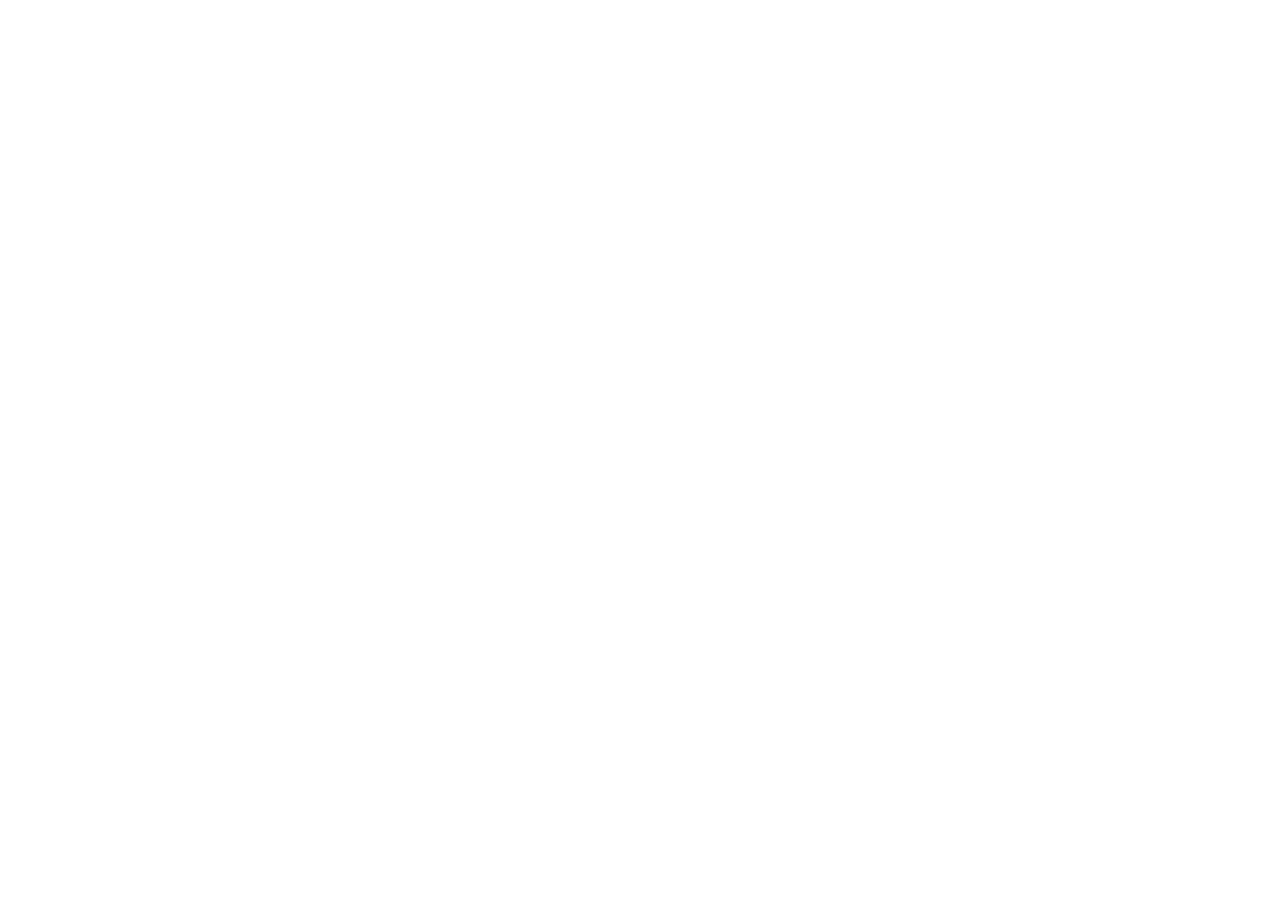
==== index.html @ e93abf59 "Principais informações" ====
<!DOCTYPE html>
<html lang="pt-br">
<head>
    <meta charset="UTF-8">
    <meta name="viewport" content="width=device-width, initial-scale=1.0">
    <title>Página inicial - Cantos de açúcar</title>
    <link rel="stylesheet" href="style.css">
    <meta http-equiv="X-UA-Compatible" content="IE=edge">
</head>
<body>
    <header>

    </header>
    <main>

    </main>
    <footer>

    </footer>
</body>
</html>
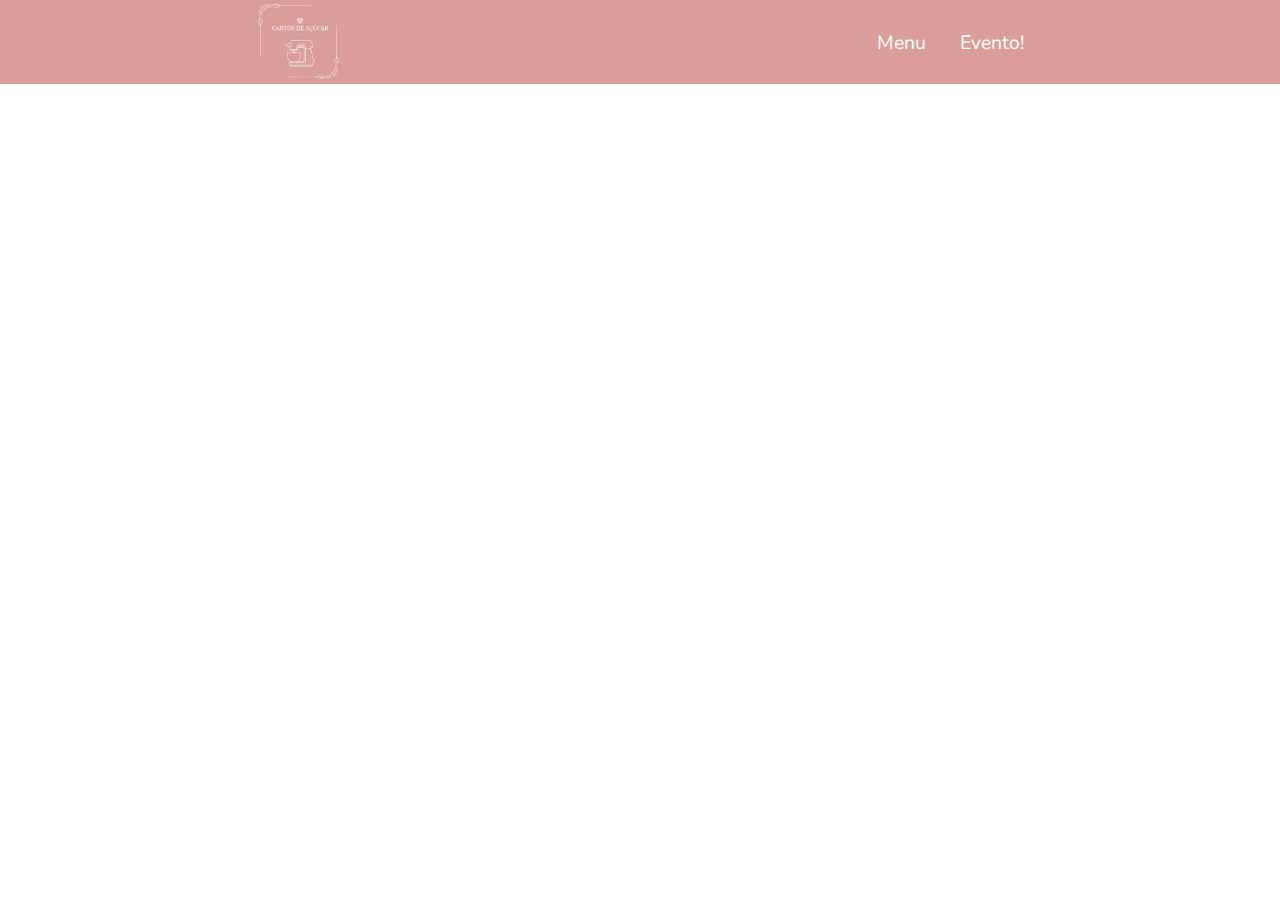
==== commit e586141a: "Cabeçalho" ====
--- a/index.html
+++ b/index.html
@@ -5,14 +5,21 @@
     <meta name="viewport" content="width=device-width, initial-scale=1.0">
     <title>Página inicial - Cantos de açúcar</title>
     <link rel="stylesheet" href="style.css">
+    <link rel="stylesheet" href="reset.css">
     <meta http-equiv="X-UA-Compatible" content="IE=edge">
+    <link rel="preconnect" href="https://fonts.googleapis.com">
+    <link rel="preconnect" href="https://fonts.gstatic.com" crossorigin>
+    <link href="https://fonts.googleapis.com/css2?family=Krona+One&family=Montserrat:ital,wght@0,100..900;1,100..900&family=Nunito:ital,wght@0,200..1000;1,200..1000&family=Raleway:ital,wght@0,100..900;1,100..900&family=Source+Code+Pro:ital,wght@0,200..900;1,200..900&display=swap" rel="stylesheet">
 </head>
 <body>
-    <header>
-
+    <header class="cabeçalho">
+        <img src="imgs/dbba9e0f-3a3f-47e4-a278-858385fdd892.jpeg" alt="Logo do Sabor em Código" class="cabeçalho_logo">
+        <nav class="cabeçalho_navegacao">
+            <a href="index.html" class="cabeçalho_item">Menu</a>
+            <a href="evento.html" class="cabeçalho_item">Evento!</a>
+        </nav>
     </header>
     <main>
-
     </main>
     <footer>
 
--- a/style.css
+++ b/style.css
@@ -0,0 +1,32 @@
+.cabeçalho{
+    display: flex;
+    justify-content: space-between;
+    background-color: #da9d9a;
+    padding: 0 20% 0 20%;
+    font-family: "Nunito", sans-serif;
+}
+
+.cabeçalho_logo{
+    width: 11%;
+}
+
+.cabeçalho_navegacao{
+    display: flex;
+    align-items: center;
+    gap: 30%;
+    font-size: 110%;
+    justify-content: flex-end;
+}
+
+.cabeçalho_item{
+    color: white;
+    text-transform: none;
+    text-decoration: none;
+    font-size: 110%;
+}
+
+.main_img{
+    width: 50%;
+    display: flex;
+    margin: auto;
+}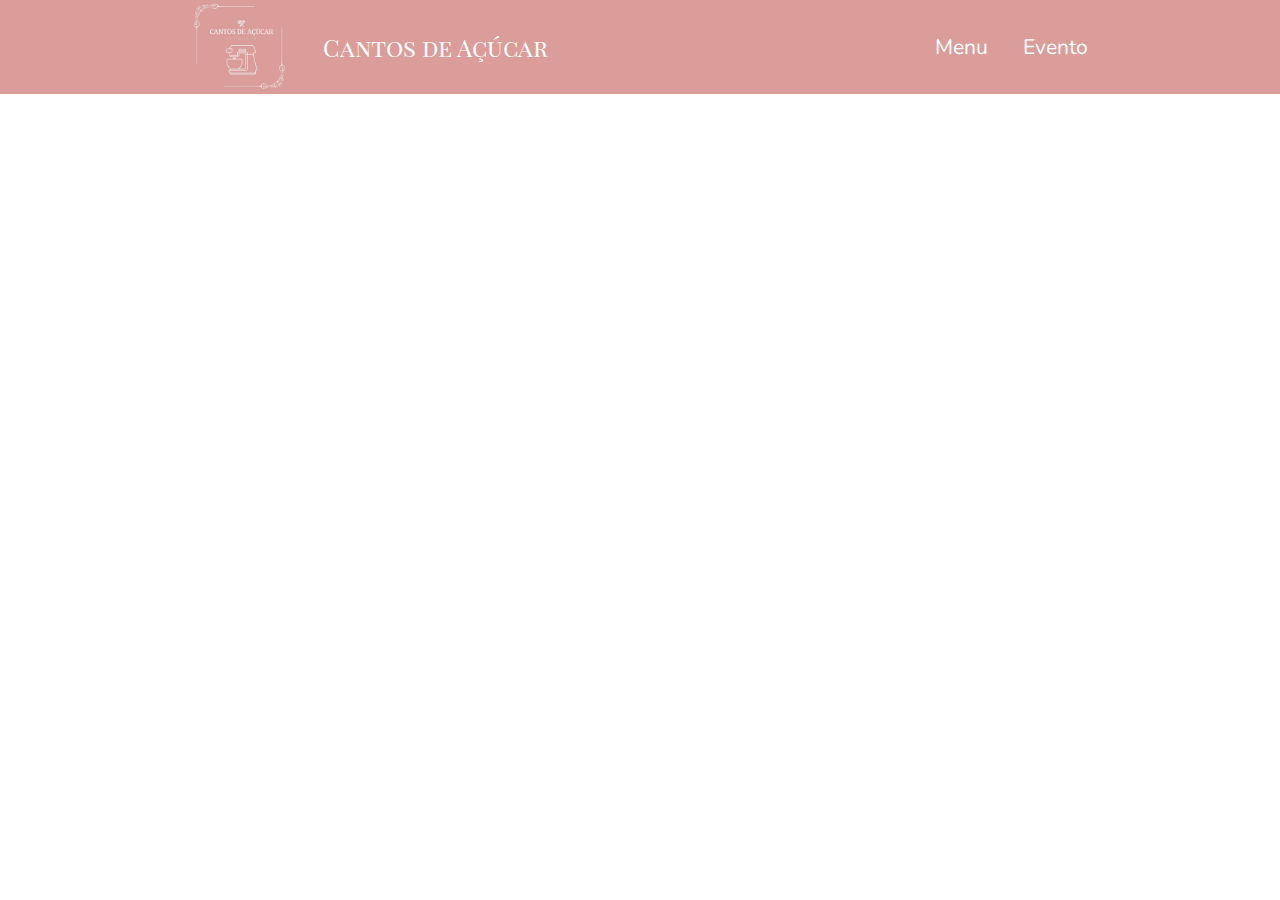
==== commit f6816100: "Atualização de cabeçalho" ====
--- a/index.html
+++ b/index.html
@@ -10,13 +10,19 @@
     <link rel="preconnect" href="https://fonts.googleapis.com">
     <link rel="preconnect" href="https://fonts.gstatic.com" crossorigin>
     <link href="https://fonts.googleapis.com/css2?family=Krona+One&family=Montserrat:ital,wght@0,100..900;1,100..900&family=Nunito:ital,wght@0,200..1000;1,200..1000&family=Raleway:ital,wght@0,100..900;1,100..900&family=Source+Code+Pro:ital,wght@0,200..900;1,200..900&display=swap" rel="stylesheet">
+    <link rel="preconnect" href="https://fonts.googleapis.com">
+    <link rel="preconnect" href="https://fonts.gstatic.com" crossorigin>
+    <link href="https://fonts.googleapis.com/css2?family=Abril+Fatface&family=Krona+One&family=Montserrat:ital,wght@0,100..900;1,100..900&family=Nunito:wght@200..1000&family=Playfair+Display+SC:ital,wght@0,400;0,700;0,900;1,400;1,700;1,900&family=Raleway:wght@100..900&family=Source+Code+Pro:ital,wght@0,200..900;1,200..900&display=swap" rel="stylesheet">
 </head>
 <body>
     <header class="cabeçalho">
-        <img src="imgs/dbba9e0f-3a3f-47e4-a278-858385fdd892.jpeg" alt="Logo do Sabor em Código" class="cabeçalho_logo">
+        <section class="cabeçalho_tema">
+            <img src="imgs/dbba9e0f-3a3f-47e4-a278-858385fdd892.jpeg" alt="Logo do Cantos de Açúcar" class="cabeçalho_logo">
+            <p class="cabeçalho_nome">Cantos de Açúcar</p>
+        </section>
         <nav class="cabeçalho_navegacao">
             <a href="index.html" class="cabeçalho_item">Menu</a>
-            <a href="evento.html" class="cabeçalho_item">Evento!</a>
+            <a href="evento.html" class="cabeçalho_item">Evento</a>
         </nav>
     </header>
     <main>
--- a/style.css
+++ b/style.css
@@ -2,12 +2,23 @@
     display: flex;
     justify-content: space-between;
     background-color: #da9d9a;
-    padding: 0 20% 0 20%;
+    padding: 0 15% 0 15%;
     font-family: "Nunito", sans-serif;
 }
 
 .cabeçalho_logo{
-    width: 11%;
+    width: 13%;
+}
+.cabeçalho_tema{
+    display: flex;
+    align-items: center;
+    gap: 5%;
+}
+
+.cabeçalho_nome{
+    font-size: 150%;
+    font-family: "Playfair Display SC", serif;
+    color: white;
 }
 
 .cabeçalho_navegacao{
@@ -22,7 +33,7 @@
     color: white;
     text-transform: none;
     text-decoration: none;
-    font-size: 110%;
+    font-size: 120%;
 }
 
 .main_img{
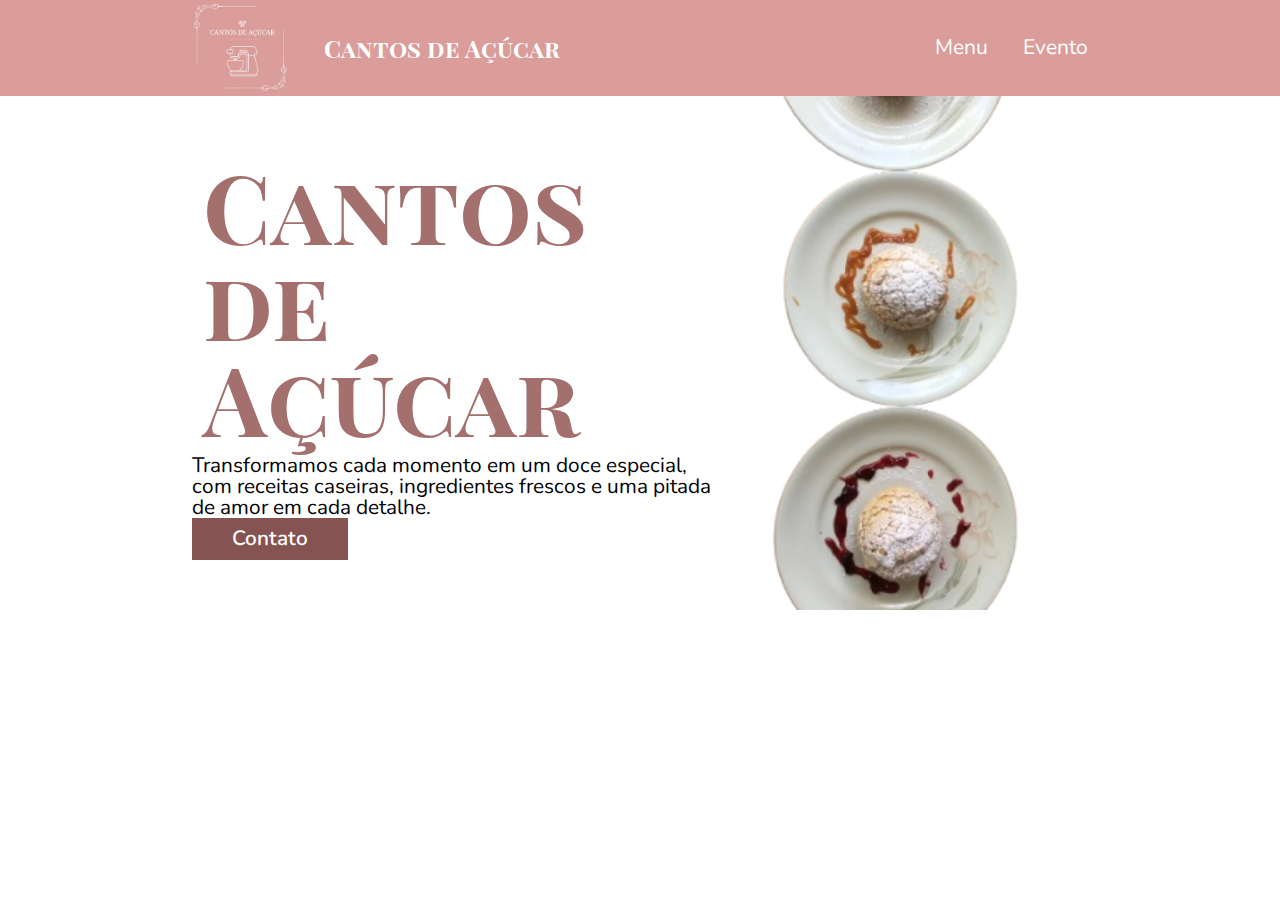
==== commit 93ac26c9: "Intro sem espaçamento e hover" ====
--- a/index.html
+++ b/index.html
@@ -26,6 +26,14 @@
         </nav>
     </header>
     <main>
+        <Section class="introdução">
+            <section class="introdução_section">
+                <h1 class="introdução_titulo">Cantos de Açúcar</h1>
+                <p class="introdução_parágrafo">    Transformamos cada momento em um doce especial, com receitas caseiras, ingredientes frescos e uma pitada de amor em cada detalhe.</p>
+                <a class="introdução_botao">Contato</a>
+            </section>
+            <img src="imgs/Captura de tela de 2024-10-28 16-48-49.png" class="introdução_img">
+        </Section>
     </main>
     <footer>
 
--- a/style.css
+++ b/style.css
@@ -1,9 +1,14 @@
+:root{
+    --fonte-primaria: "Nunito", sans-serif;
+    --fonte-secundaria: "Playfair Display SC", serif;
+}
+
 .cabeçalho{
     display: flex;
     justify-content: space-between;
     background-color: #da9d9a;
     padding: 0 15% 0 15%;
-    font-family: "Nunito", sans-serif;
+    font-family: var(--fonte-primaria);
 }
 
 .cabeçalho_logo{
@@ -17,7 +22,8 @@
 
 .cabeçalho_nome{
     font-size: 150%;
-    font-family: "Playfair Display SC", serif;
+    font-weight: 600;
+    font-family: var(--fonte-secundaria);
     color: white;
 }
 
@@ -36,8 +42,43 @@
     font-size: 120%;
 }
 
-.main_img{
-    width: 50%;
+.introdução{
     display: flex;
-    margin: auto;
+    padding: 0 15% 0 15%;
+    align-items: center;
+}
+
+.introdução_section{
+    display: flex;
+    flex-direction: column;
+    width: 60%;
+}
+
+.introdução_titulo{
+    font-family: var(--fonte-secundaria);
+    color: #a3706e;
+    font-weight: 600;
+    font-size: 600%;
+    padding: 2%;
+}
+
+.introdução_parágrafo{
+    font-family: var(--fonte-primaria);
+    color: black;
+    font-size: 130%;
+}
+
+.introdução_botao{
+    font-family: var(--fonte-primaria);
+    color: rgb(255, 255, 255);
+    font-size: 130%;
+    font-weight: 600;
+    background-color: #855352;
+    width: 25%;
+    padding: 2%;
+    text-align: center;
+}
+
+.introdução_img{
+    width: 40%;
 }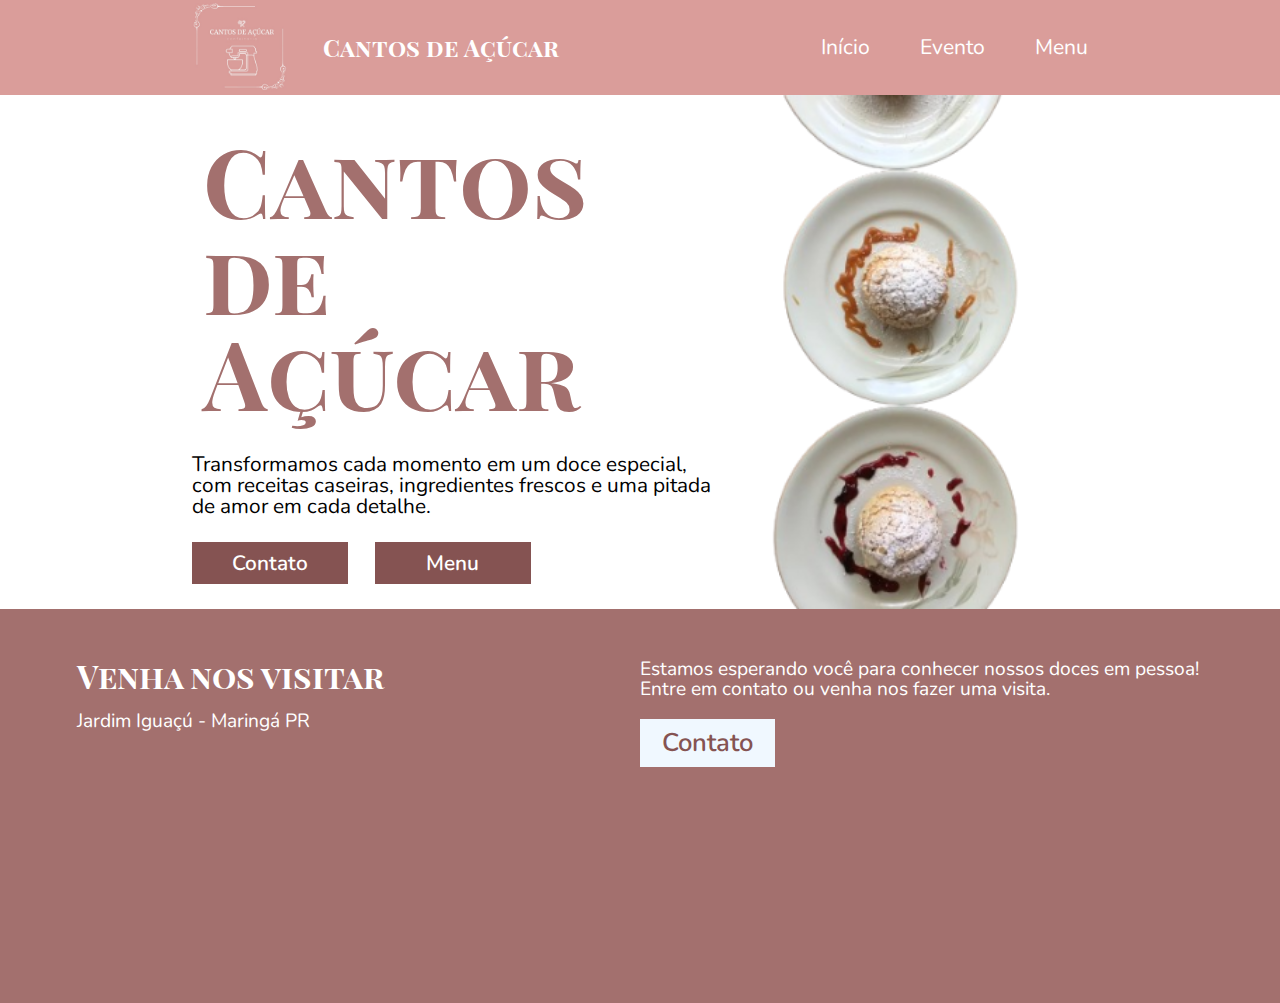
==== commit 76e3a6b1: "Rodapés" ====
--- a/index.html
+++ b/index.html
@@ -21,22 +21,34 @@
             <p class="cabeçalho_nome">Cantos de Açúcar</p>
         </section>
         <nav class="cabeçalho_navegacao">
-            <a href="index.html" class="cabeçalho_item">Menu</a>
+            <a href="index.html" class="cabeçalho_item">Início</a>
             <a href="evento.html" class="cabeçalho_item">Evento</a>
+            <a href="menu.html" class="cabeçalho_item">Menu</a>
         </nav>
     </header>
     <main>
         <Section class="introdução">
             <section class="introdução_section">
                 <h1 class="introdução_titulo">Cantos de Açúcar</h1>
-                <p class="introdução_parágrafo">    Transformamos cada momento em um doce especial, com receitas caseiras, ingredientes frescos e uma pitada de amor em cada detalhe.</p>
-                <a class="introdução_botao">Contato</a>
+                <p class="introdução_parágrafo">Transformamos cada momento em um doce especial, com receitas caseiras, ingredientes frescos e uma pitada de amor em cada detalhe.</p>
+                <div class="introdução_botoes">
+                    <a class="introdução_botao">Contato</a>
+                    <a class="introdução_botao">Menu</a>
+                </div>
             </section>
             <img src="imgs/Captura de tela de 2024-10-28 16-48-49.png" class="introdução_img">
         </Section>
     </main>
-    <footer>
-
+    <footer class="rodape">
+        <div class="footer_1. footer">
+            <h2 class="footer_titulo">Venha nos visitar</h2>
+            <p class="footer_endereço. footer_texto">Jardim Iguaçú - Maringá PR</p>
+            <iframe src="https://www.google.com/maps/embed?pb=!1m18!1m12!1m3!1d915.0761998697384!2d-51.956633230163575!3d-23.449467599999995!2m3!1f0!2f0!3f0!3m2!1i1024!2i768!4f13.1!3m3!1m2!1s0x94ecd7bfb318a0f7%3A0x64617787f375bd8e!2sCarmem%20Freitas%20Doces%20finos!5e0!3m2!1spt-BR!2sbr!4v1730150941996!5m2!1spt-BR!2sbr" width="500" height="200" style="border:0;" allowfullscreen="" loading="lazy" referrerpolicy="no-referrer-when-downgrade" class="footer_mapa"></iframe>
+        </div>
+        <div class="footer_2. footer">
+            <p class="footer_paragrafo. footer_texto">Estamos esperando você para conhecer nossos doces em pessoa! Entre em contato ou venha nos fazer uma visita.</p>
+            <a class="footer_botao">Contato</a>
+        </div>
     </footer>
 </body>
 </html>--- a/style.css
+++ b/style.css
@@ -52,6 +52,7 @@
     display: flex;
     flex-direction: column;
     width: 60%;
+    gap: 25px;
 }
 
 .introdução_titulo{
@@ -68,6 +69,11 @@
     font-size: 130%;
 }
 
+.introdução_botoes{
+    display: flex;
+    gap: 5%;
+}
+
 .introdução_botao{
     font-family: var(--fonte-primaria);
     color: rgb(255, 255, 255);
@@ -81,4 +87,41 @@
 
 .introdução_img{
     width: 40%;
+}
+
+.rodape{
+    display: flex;
+    background-color: #a3706e;
+    color: white;
+    padding: 4% 6% 4% 6%;
+    justify-content: space-between;
+}
+
+.footer{
+    display: flex;
+    flex-direction: column;
+    width: 50%;
+    gap: 20px;
+}
+
+.footer_titulo{
+    font-family: var(--fonte-secundaria);
+    font-size: 200%;
+    font-weight: 600;
+}
+
+.footer_texto{
+    font-family: var(--fonte-primaria);
+    font-size: 120%;
+}
+
+.footer_botao{
+    font-family: var(--fonte-primaria);
+    font-size: 160%;
+    font-weight: 600;
+    background-color: aliceblue;
+    color: #855352;
+    padding: 2%;
+    width: 20%;
+    text-align: center;
 }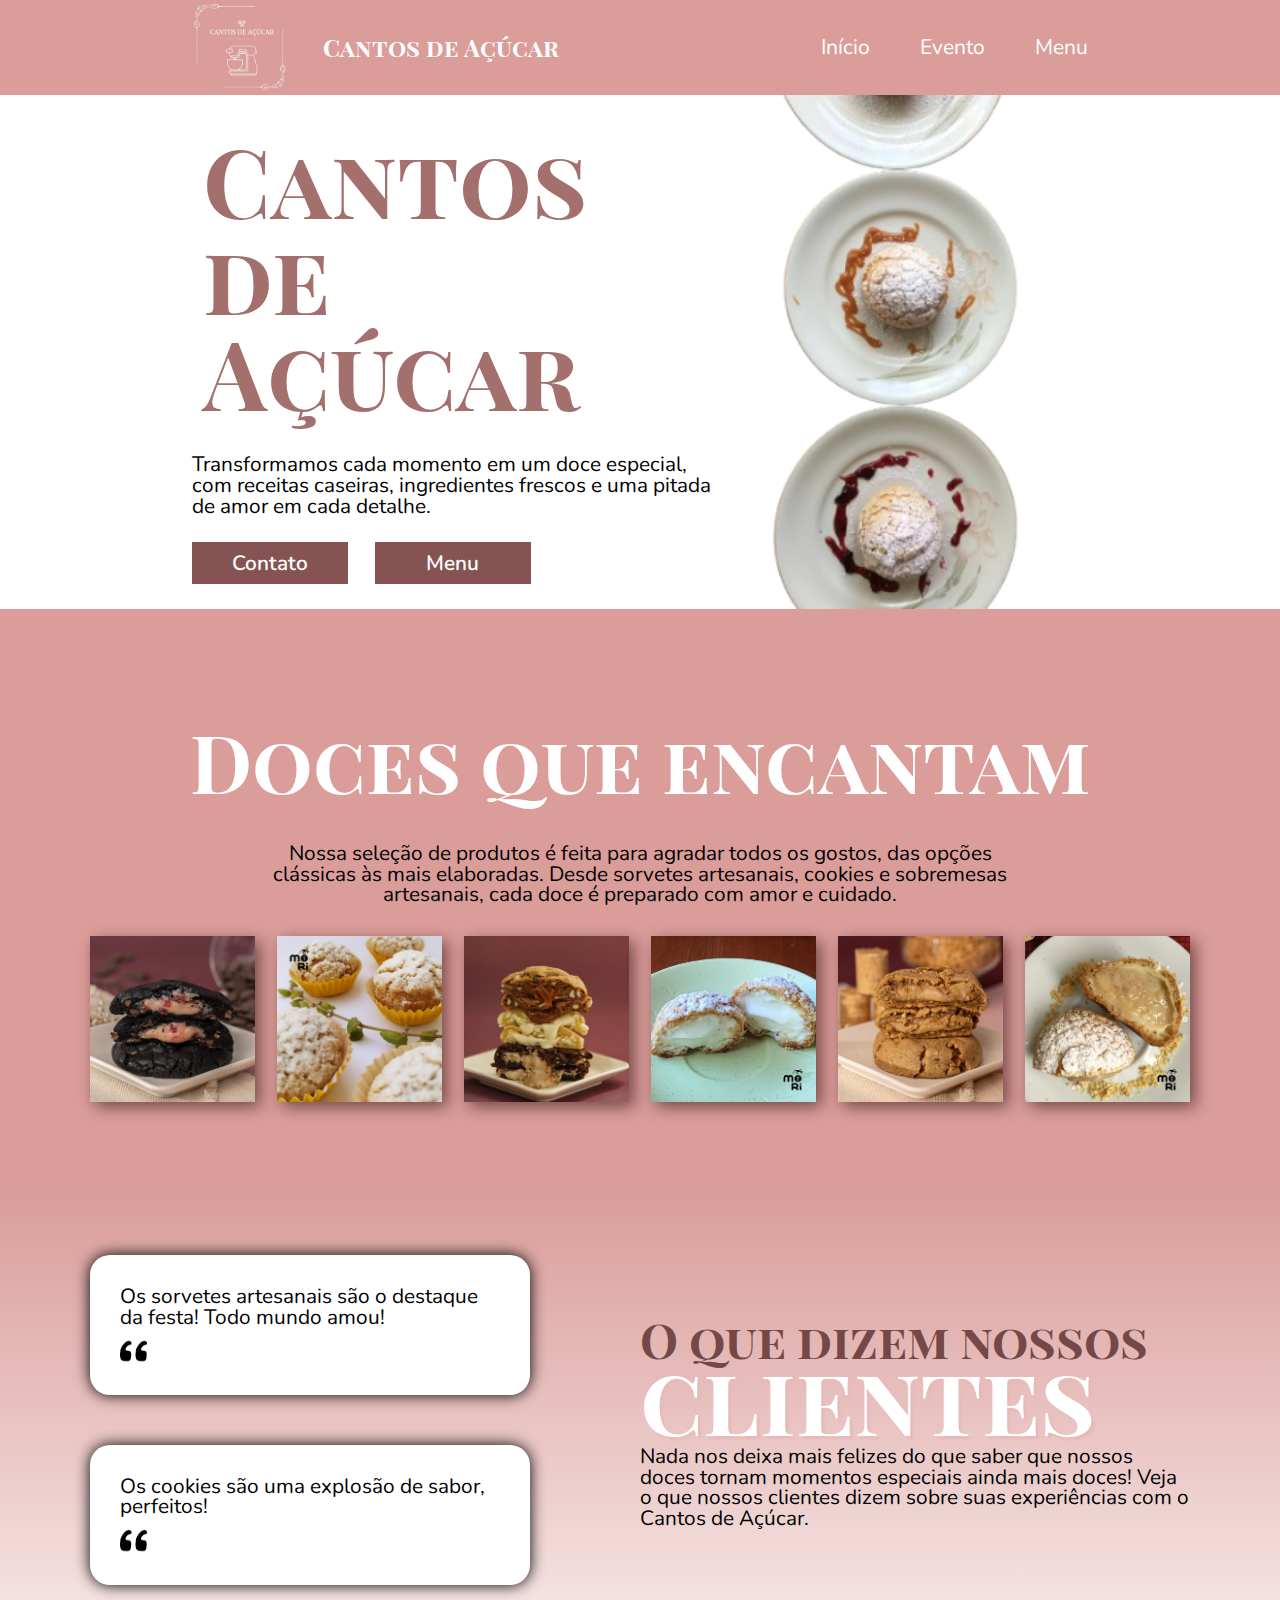
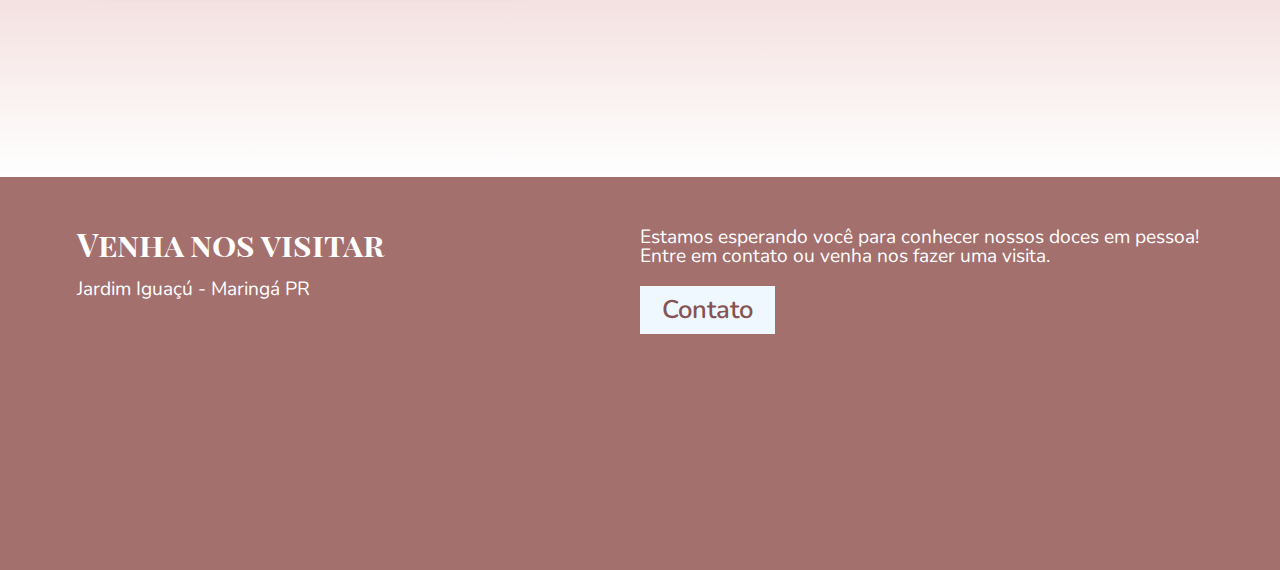
==== commit 774e6a29: "Página de galeria e depoimento completa" ====
--- a/index.html
+++ b/index.html
@@ -27,7 +27,7 @@
         </nav>
     </header>
     <main>
-        <Section class="introdução">
+        <section class="introdução">
             <section class="introdução_section">
                 <h1 class="introdução_titulo">Cantos de Açúcar</h1>
                 <p class="introdução_parágrafo">Transformamos cada momento em um doce especial, com receitas caseiras, ingredientes frescos e uma pitada de amor em cada detalhe.</p>
@@ -37,7 +37,36 @@
                 </div>
             </section>
             <img src="imgs/Captura de tela de 2024-10-28 16-48-49.png" class="introdução_img">
-        </Section>
+        </section>
+        <section class="galeria">
+            <h1 class="galeria_titulo">Doces que encantam</h1>
+            <p class="galeria_paragrafo">Nossa seleção de produtos é feita para agradar todos os gostos, das opções clássicas às mais elaboradas. Desde sorvetes artesanais, cookies e sobremesas artesanais, cada doce é preparado com amor e cuidado.</p>
+            <section class="galeria_fotos">
+                <img src="imgs/Captura de tela de 2024-10-28 22-05-10.png" class="galeria_cookie1. galeria_item" width="15%">
+                <img src="imgs/Captura de tela de 2024-10-28 22-07-16-1.png" class="galeria_doce1. galeria_item" width="15%">
+                <img src="imgs/Captura de tela de 2024-10-28 22-05-34.png" class="galeria_cookie2. galeria_item" width="15%">
+                <img src="imgs/Captura de tela de 2024-10-28 22-07-45-1.png" class="galeria_doce2. galeria_item" width="15%">
+                <img src="imgs/Captura de tela de 2024-10-28 22-05-59.png" class="galeria_cookie3. galeria_item" width="15%">
+                <img src="imgs/Captura de tela de 2024-10-28 22-06-43-1.png" class="galeria_doce3. galeria_item" width="15%">
+            </section>
+        </section>
+        <section class="depoimento">
+            <div class="depoimento_texto">
+                <h1 class="depoimento_titulo">O que dizem nossos <strong class="depoimento_titulo_strong">clientes</strong></h1>
+                <p class="depoimento_paragrafo">Nada nos deixa mais felizes do que saber que nossos doces tornam momentos especiais ainda mais doces! Veja o que nossos clientes dizem sobre suas experiências com o Cantos de Açúcar.</p>
+            </div>
+            <div class="depoimento_feedbacks">
+                <div class="feedback_1. feedback_caixa">
+                    <p class="feedback_texto">Os sorvetes artesanais são o destaque da festa! Todo mundo amou!</p>
+                    <img src="imgs/aspas.png" class="aspas_texto" alt="aspas">
+                </div>
+                <div class="feedback_2. feedback_caixa">
+                    <p class="feedback_texto">Os cookies são uma explosão de sabor, perfeitos!</p>
+                    <img src="imgs/aspas.png" class="aspas_texto" alt="aspas">
+                </div>
+
+            </div>
+        </secition>
     </main>
     <footer class="rodape">
         <div class="footer_1. footer">
--- a/style.css
+++ b/style.css
@@ -89,6 +89,115 @@
     width: 40%;
 }
 
+.galeria{
+    background-color: #da9d9a;
+    display: flex;
+    flex-direction: column;
+    align-items: center;
+    padding: 7%;
+    gap: 20px;
+}
+
+.galeria_titulo{
+    font-family: var(--fonte-secundaria);
+    color: white;
+    font-weight: 600;
+    font-size: 500%;
+    padding: 2%;
+}
+
+.galeria_paragrafo{
+    font-family: var(--fonte-primaria);
+    color: black;
+    font-size: 130%;
+    width: 70%;
+    text-align: center;
+}
+
+.galeria_fotos{
+    display: block;
+    display: flex;
+    justify-content: center;
+    gap: 2%;
+    margin-top: 1%;
+}
+
+.galeria_item{
+    box-shadow: 5px 5px 15px #754847;
+}
+
+.galeria_item:hover{
+    transition-duration: 0.2s;
+    scale: 120%;
+}
+
+.depoimento{
+    background: linear-gradient(#da9d9a, #ffffff);
+    display: flex;
+    flex-direction: row-reverse;
+    padding: 5% 7% 15% 7%;
+    justify-content: space-between;
+}    
+
+.depoimento_texto{
+    width: 50%;
+    display: flex;
+    flex-direction: column;
+    gap: 6%;
+    margin-top: auto;
+    margin-bottom: auto;
+}
+
+.depoimento_titulo{
+    font-family: var(--fonte-secundaria);
+    font-size: 300%;
+    font-weight: 600;
+    color: #754847;
+    line-height: 120%;
+}
+
+.depoimento_titulo_strong{
+    font-size: 200%;
+    color: #ffffff;
+    text-shadow: 3px 3px 2px #e9b9b9;
+}
+
+.depoimento_paragrafo{
+    font-family: var(--fonte-primaria);
+    color: black;
+    font-size: 130%;
+    text-align: start;
+}
+
+.depoimento_feedbacks{
+    display: flex;
+    flex-direction: column;
+    width: 40%;
+    gap: 50px;
+}
+
+.feedback_caixa{
+    display: flex;
+    flex-direction: column;
+    gap: 10px;
+    background-color: white;
+    box-shadow: 0 0 15px black;
+    border-radius: 20px;
+    padding: 7%;
+}
+
+.feedback_texto{
+    font-family: var(--fonte-primaria);
+    color: black;
+    font-size: 130%;
+    text-align: start;
+}
+
+.aspas_texto{
+    width: 7%;
+}
+
+
 .rodape{
     display: flex;
     background-color: #a3706e;
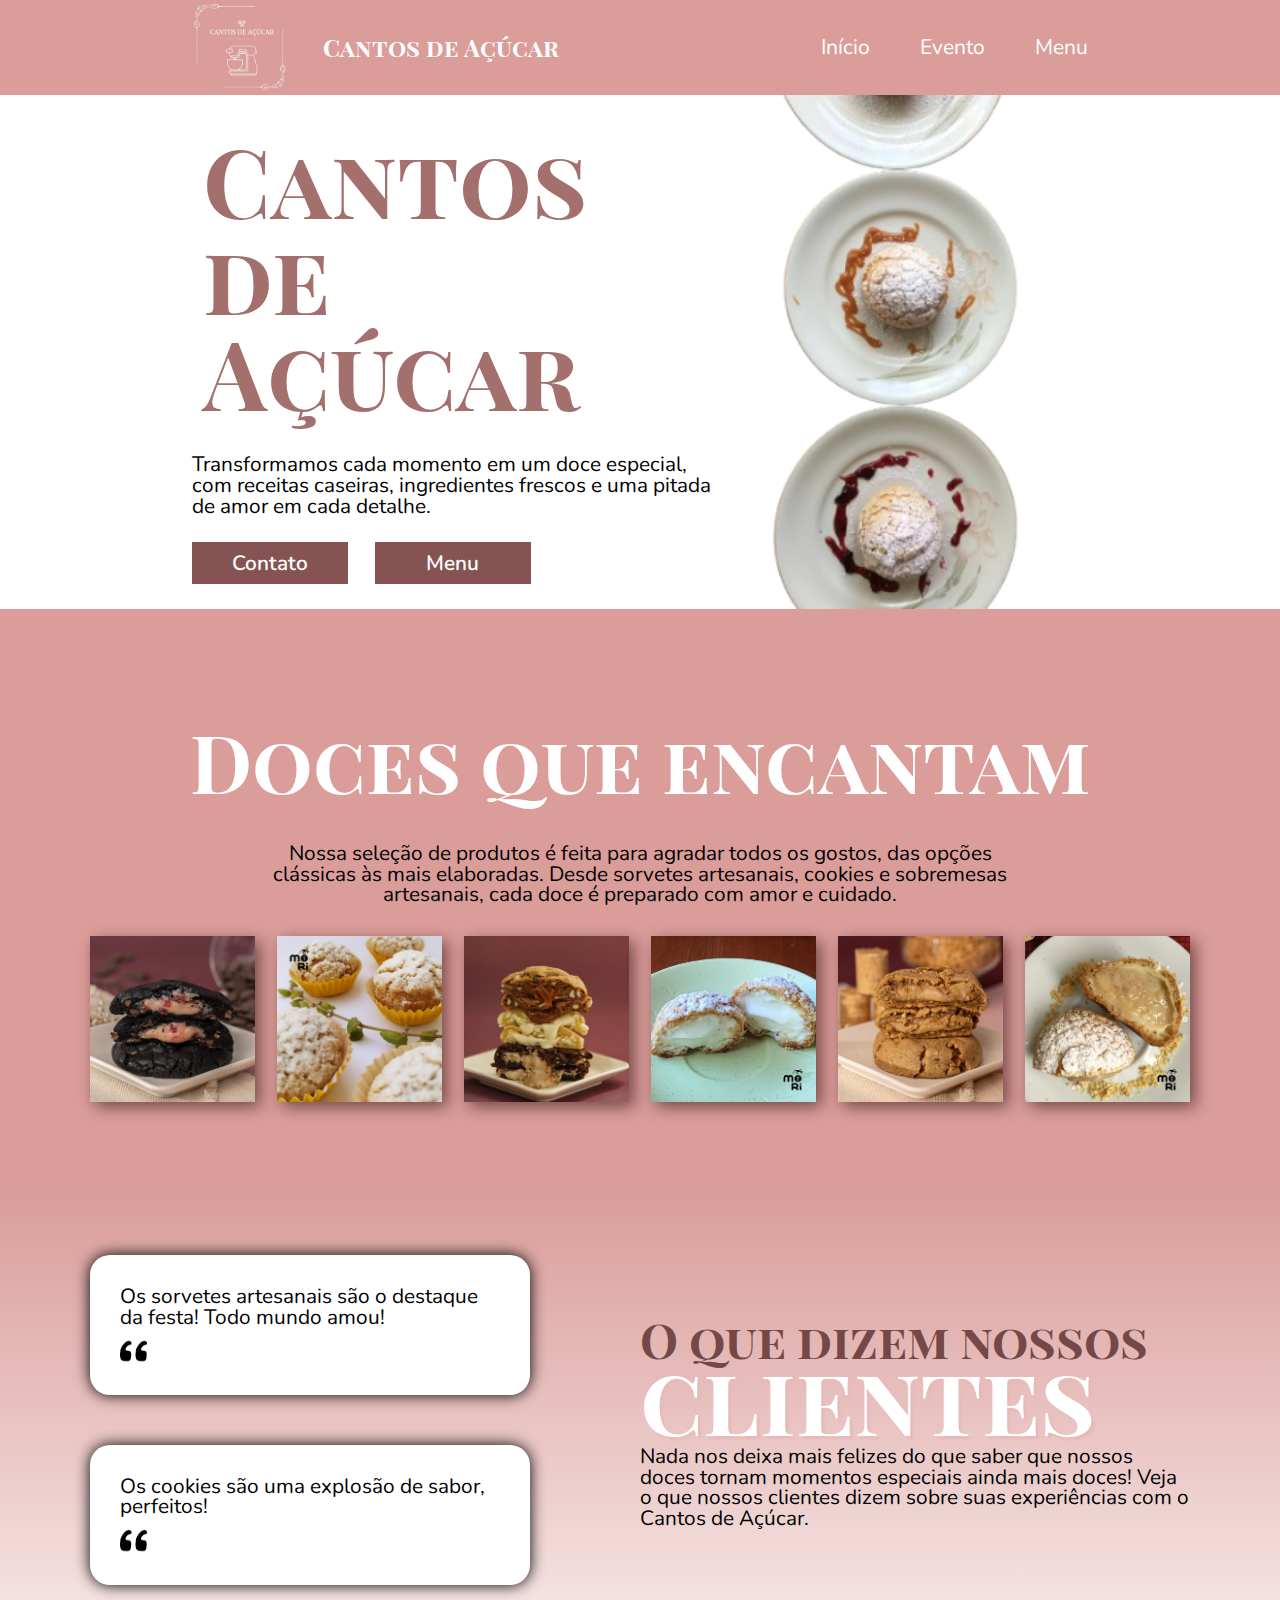
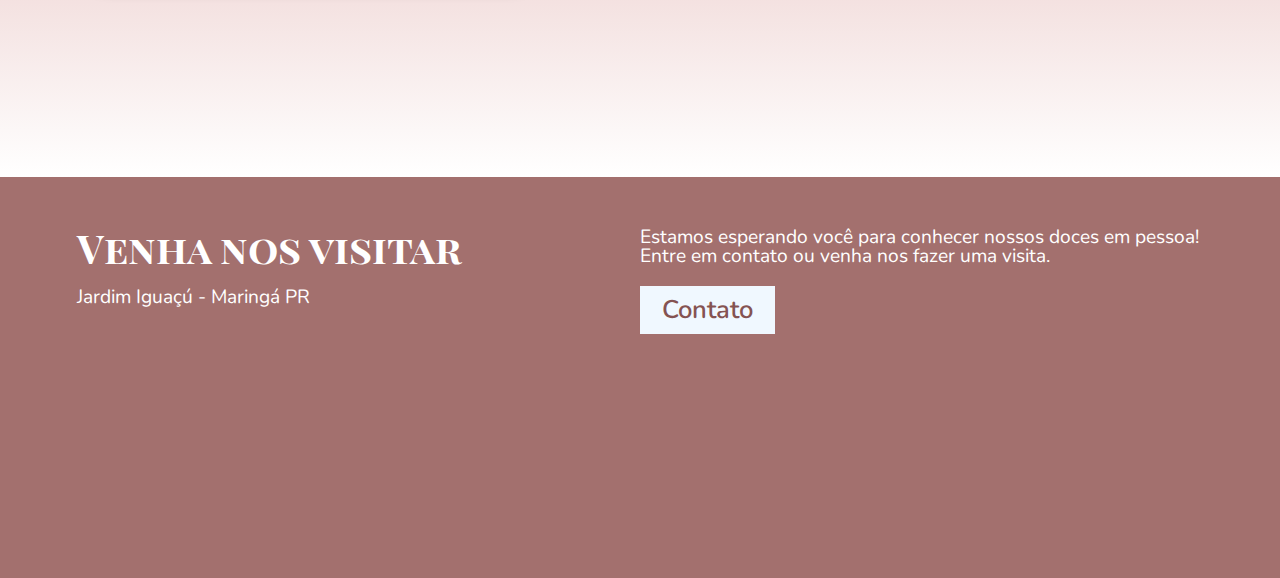
==== commit 6d8650c8: "Efeitos de botões" ====
--- a/index.html
+++ b/index.html
@@ -33,7 +33,7 @@
                 <p class="introdução_parágrafo">Transformamos cada momento em um doce especial, com receitas caseiras, ingredientes frescos e uma pitada de amor em cada detalhe.</p>
                 <div class="introdução_botoes">
                     <a class="introdução_botao">Contato</a>
-                    <a class="introdução_botao">Menu</a>
+                    <a class="introdução_botao" href="menu.html">Menu</a>
                 </div>
             </section>
             <img src="imgs/Captura de tela de 2024-10-28 16-48-49.png" class="introdução_img">
--- a/style.css
+++ b/style.css
@@ -42,6 +42,10 @@
     font-size: 120%;
 }
 
+.cabeçalho_item:hover{
+    text-shadow: 2px 2px 20px white;
+}
+
 .introdução{
     display: flex;
     padding: 0 15% 0 15%;
@@ -83,6 +87,15 @@
     width: 25%;
     padding: 2%;
     text-align: center;
+    text-decoration: none;
+}
+
+.introdução_botao:hover{
+    scale: 103%;
+    background-color: #a3706e;
+    box-shadow: 1px 1px 10px #da9d9a;
+    border-radius: 15%;
+    transition-duration: 0.2s;
 }
 
 .introdução_img{
@@ -129,6 +142,7 @@
 .galeria_item:hover{
     transition-duration: 0.2s;
     scale: 120%;
+    box-shadow: 5px 5px 15px black;
 }
 
 .depoimento{
@@ -197,6 +211,325 @@
     width: 7%;
 }
 
+.evento_explicacao{
+    padding: 10% 10% 10% 10%;
+    display: flex;
+}
+
+.explicacacao_texto{
+    width: 80%;
+}
+
+.explicacacao_paragrafo{
+    font-family: var(--fonte-primaria);
+    color: black;
+    font-size: 190%;
+    text-align: start;
+    font-weight: 600;
+}
+
+.explicacacao_titulo{
+    font-family: var(--fonte-secundaria);
+    color: #a3706e;
+    font-weight: 700;
+    font-size: 400%;
+    padding: 2%;
+    width: 110%;
+}
+
+.explicacao_imagem{
+    display: flex;
+    justify-content: center;
+    position: relative;
+}
+
+.explicao_cookie{
+    width: 150%;
+}
+
+.explicacao_cookie:hover{
+    scale: 120%;
+    transition-duration: 0.2s;
+}
+
+.explicação_dissertação{
+    width: 80%;
+}
+
+.explicacacao_dissertação{
+    font-family: var(--fonte-primaria);
+    color: black;
+    font-size: 130%;
+    text-align: end;
+}
+
+.strong_explicacao{
+    color: #754847;
+    font-weight: 700;
+}
+
+.expectativa{
+    background: linear-gradient(#a3706e, #da9d9a);
+    padding: 10% 3% 0 3%;
+    display: flex;
+    flex-direction: column;
+    align-items: center;
+}
+
+.expectativa_titulo{
+    font-family: var(--fonte-secundaria);
+    color: white;
+    font-weight: 700;
+    font-size: 500%;
+    text-shadow: 1px 1px 15px black;
+}
+
+.expectativa_itens{
+    display: flex;
+    padding: 5%;
+    gap: 5%;
+    text-align: center;
+    align-items: center;
+}
+
+.itens_texto{
+    font-family: var(--fonte-primaria);
+    color: #754847;
+    font-size: 120%;
+    display: flex;
+    flex-direction: column;
+    gap: 20px;
+    background-color: white;
+    box-shadow: 0 0 15px black;
+    border-radius: 20px;
+    padding: 5%;
+    filter: none;
+}
+
+.itens_texto:hover{
+    scale: 120%;
+    transition-duration: 0.2s;
+}
+
+.item_titulo{
+    font-size: 150%;
+    font-weight: 600;
+}
+
+.inicio_evento{
+    display: flex;
+    flex-direction: column;
+    justify-content: center;
+    align-items: center;
+    background: linear-gradient(#da9d9a, #e9b9b9);
+    padding: 9%;
+}
+
+.inicio_botao{
+    color: white;
+    background-color: #855352;
+    padding: 2% 8% 2% 8%;
+    font-size: 140%;
+    font-family: var(--fonte-primaria);
+    font-weight: 700;
+    box-shadow: 0 0 15px #754847;
+}
+
+.inicio_botao:hover{
+    scale: 103%;
+    background-color: white;
+    box-shadow: 1px 1px 10px #ffffff;
+    border-radius: 25%;
+    transition-duration: 0.2s;
+    color: #754847;
+}
+
+.foto_inicio{
+    width: 80%;
+}
+
+.jovens{
+    display: flex;
+    padding: 7%;
+    justify-content: space-between;
+}
+
+.jovens_texto{
+    display: flex;
+    flex-direction: column;
+    width: 60%;
+    font-family: var(--fonte-primaria);
+    color: black;
+    font-size: 130%;
+    gap: 30px;
+}
+
+.jovens_titulo{
+    width: 50%;
+    text-align: end;
+    font-family: var(--fonte-secundaria);
+    font-size: 500%;
+    font-weight: 600;
+    color: #855352
+}
+
+.texto_botao{
+    width: 60%;
+    font-family: var(--fonte-primaria);
+    color: black;
+    font-size: 110%;
+    background-color: white;
+    padding: 2%;
+    width: 30%;
+    text-align: center;
+    text-decoration: none;
+    border: 2px solid black;
+}
+
+.texto_botao:hover{
+    scale: 103%;
+    background-color: black;
+    text-shadow: 1px 1px 10px white;
+    box-shadow: 1px 1px 10px #ffffff;
+    transition-duration: 0.1s;
+    color: white;
+}
+
+.menu{
+    display: flex;
+    flex-direction: column;
+    gap: 5%;
+}
+
+.menu_anuncio{
+    font-family: var(--fonte-secundaria);
+    color: white;
+    font-weight: 600;
+    font-size: 600%;
+    padding: 2%;
+    background-color: #a3706e;
+    padding-top: 4%;
+    text-align: center;
+    text-shadow: 1px 1px 10px #754847;
+}
+
+.item_menu{
+    display: flex;
+    flex-direction: column;
+    gap: 15px;
+    background-color: rgba(240, 248, 255, 0.8);
+    padding: 3%;
+}
+
+.item_menu:hover{
+    background-color: white;
+    scale: 102%;
+    transition-duration: 0.2s;
+    box-shadow: 1px 1px 15px black;
+}
+
+.item_menu:hover .menu_valor{
+    color: red;
+}
+
+.menu_cookies, .menu_mochi, .menu_sorvete{
+    display: flex;
+    justify-content: space-between;
+    background-color: #a3706e;
+    padding: 5% 15% 5% 15%;
+    gap: 10%;
+}
+
+.menu_sorvete{
+    background-color: #da9d9a;
+}
+
+.menu_imagem{
+    width: 220px;
+    height: 220px;
+    background-size: 100%;
+}
+
+.menu_titulo{
+    font-family: var(--fonte-primaria);
+    font-size: 150%;
+    font-weight: 600;
+    padding-top: 3%;
+}
+
+.titulo_strong{
+    font-weight: 700;
+}
+
+.menu_valor{
+    font-family: var(--fonte-primaria);
+    font-size: 120%;
+    font-weight: 600;
+    padding-top: 3%;
+}
+
+.menu_compra{
+    font-family: var(--fonte-primaria);
+    font-size: 120%;
+    font-weight: 600;
+    background-color: #a3706e;
+    color: white;
+    padding: 4%;
+    width: 50%;
+    text-align: center;
+}
+
+.menu_compra:hover{
+    background-color: #da9d9a;
+    transition-duration: 0.2s;
+}
+
+.menu_imagem_cookie1{
+    background-image: url(imgs/Captura\ de\ tela\ de\ 2024-10-28\ 22-05-10.png);
+}
+
+.menu_imagem_cookie2{
+    background-image: url(imgs/Captura\ de\ tela\ de\ 2024-10-28\ 22-05-59.png);
+}
+
+.menu_imagem_cookie3{
+    background-image: url(imgs/cookie2.png);
+}
+
+.menu_imagem_sorvete1{
+    background-image: url(imgs/sorteve1.jpeg);
+}
+
+.menu_imagem_sorvete2{
+    background-image: url(imgs/sorvete2.jpeg);
+    background-size: 170%;
+    background-position: center;
+}
+
+.menu_imagem_sorvete3{
+    background-image: url(imgs/sorvete3.jpeg);
+    background-size: 170%;
+    background-position: center;
+}
+
+.menu_imagem_mochi1{
+    background-image: url(imgs/doce1.jpeg);
+    background-size: 160%;
+    background-position: center;
+}
+
+.menu_imagem_mochi2{
+    background-image: url(imgs/doce2.jpeg);
+    background-size: 140%;
+    background-position: center;
+}
+
+.menu_imagem_mochi3{
+    background-image: url(imgs/doce3.jpeg);
+    background-size: 170%;
+    background-position: center;
+}
+
 
 .rodape{
     display: flex;
@@ -215,7 +548,7 @@
 
 .footer_titulo{
     font-family: var(--fonte-secundaria);
-    font-size: 200%;
+    font-size: 250%;
     font-weight: 600;
 }
 
@@ -233,4 +566,13 @@
     padding: 2%;
     width: 20%;
     text-align: center;
+}
+
+.footer_botao:hover{
+    scale: 103%;
+    background-color: #e9b9b9;
+    text-shadow: 1px 1px 10px white;
+    box-shadow: 1px 1px 10px #ffffff;
+    transition-duration: 0.1s;
+    color: white;
 }